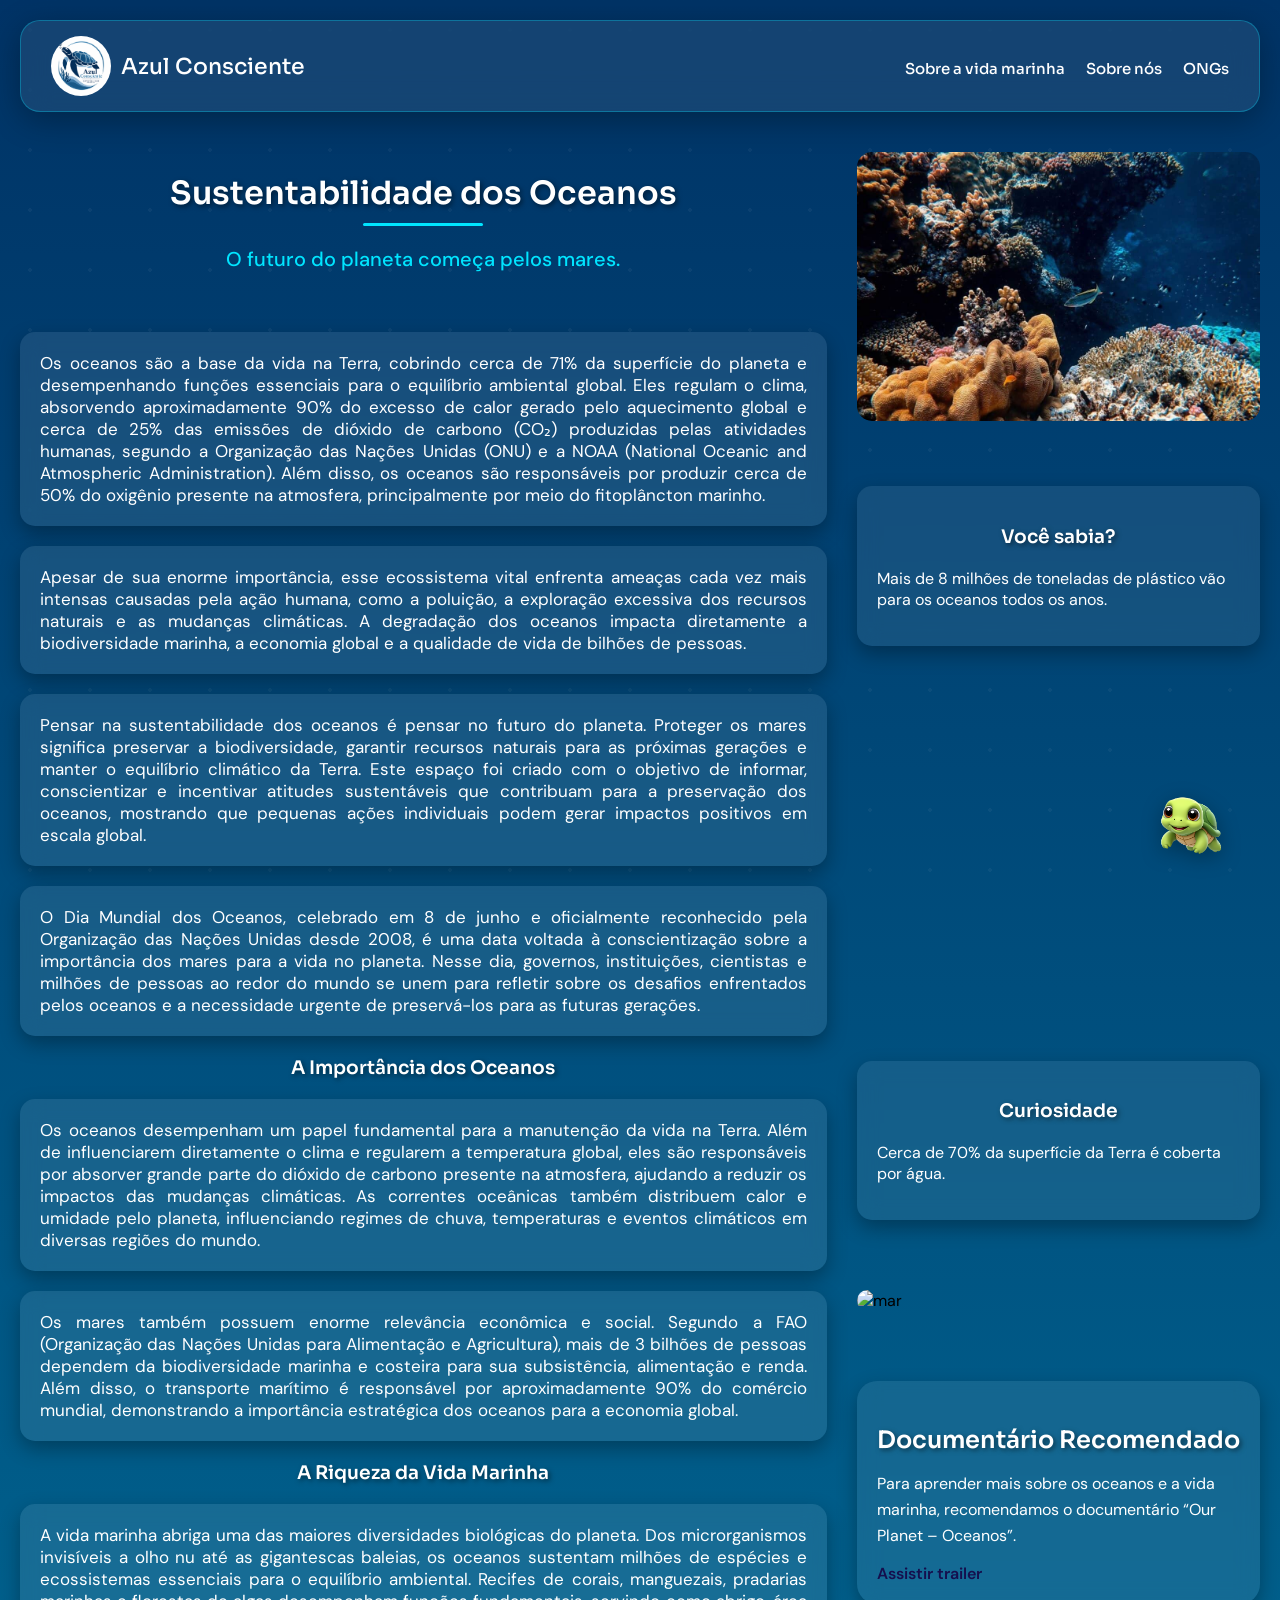
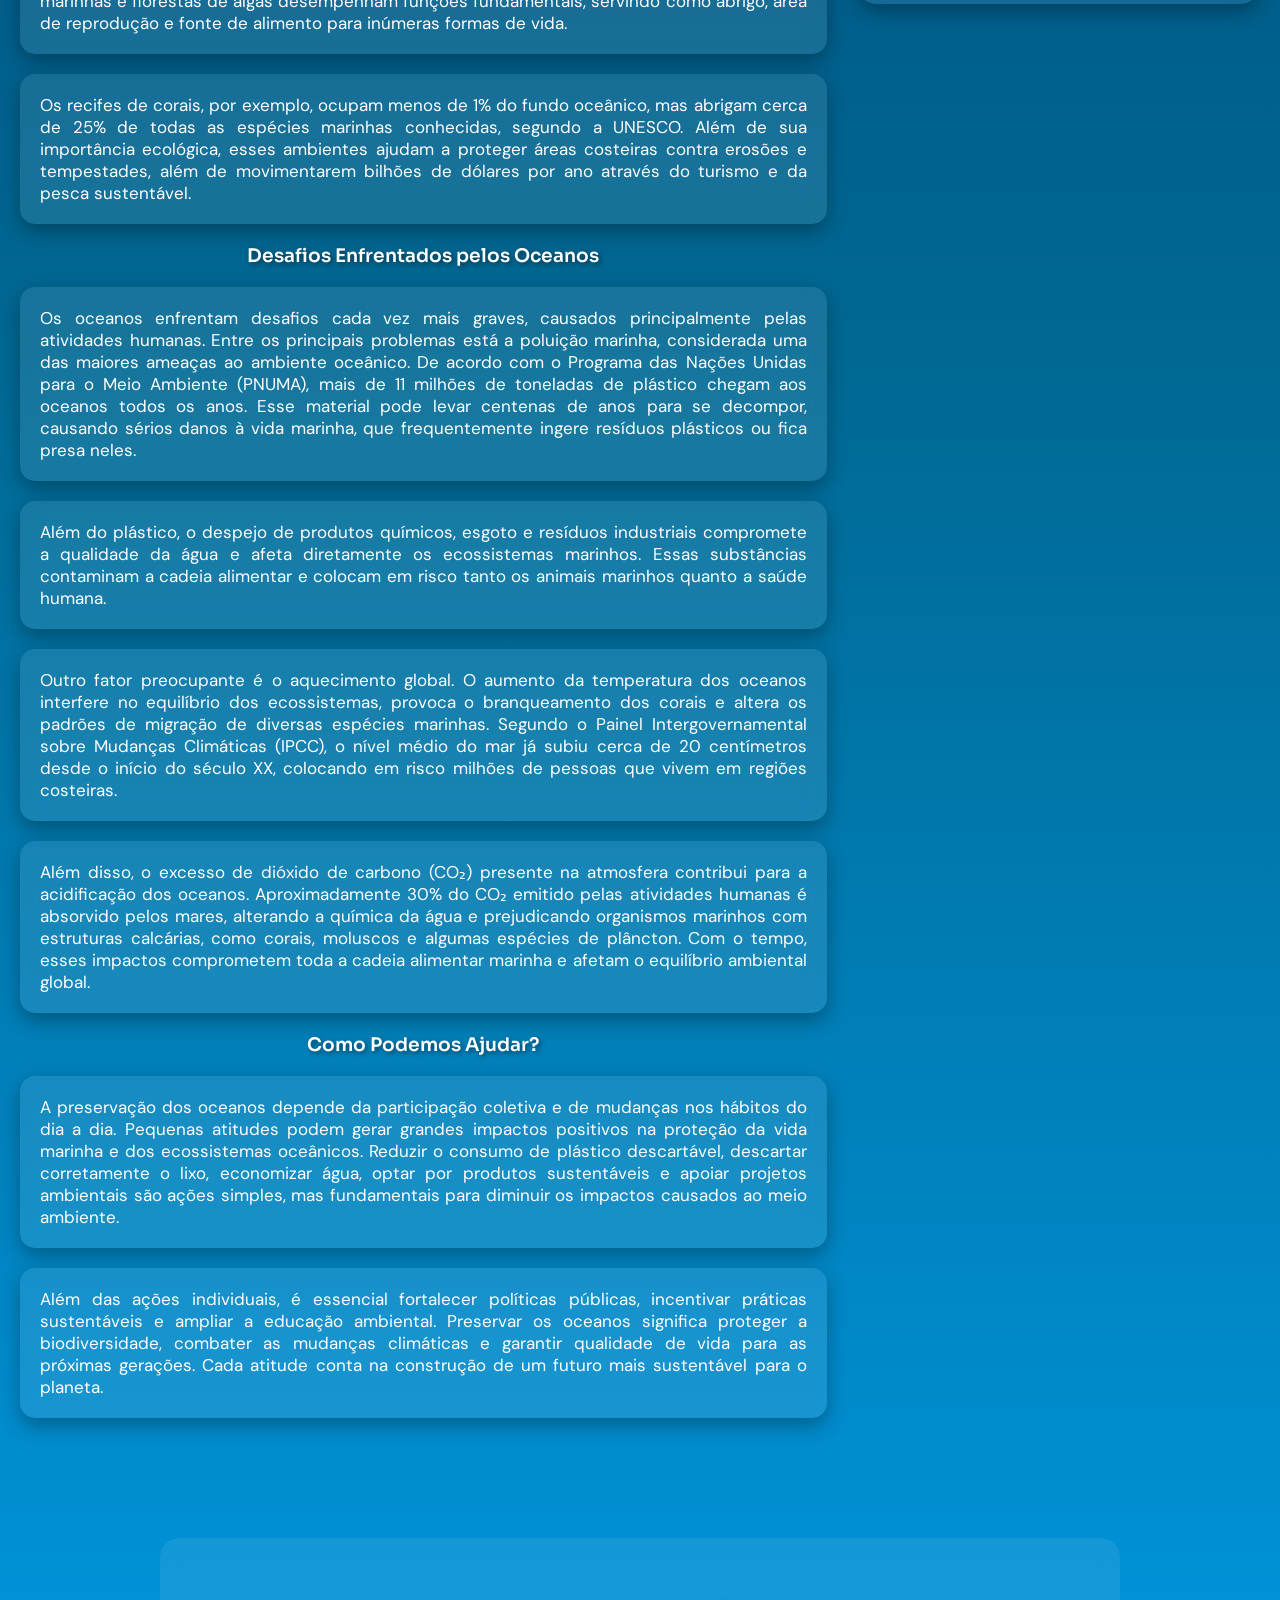
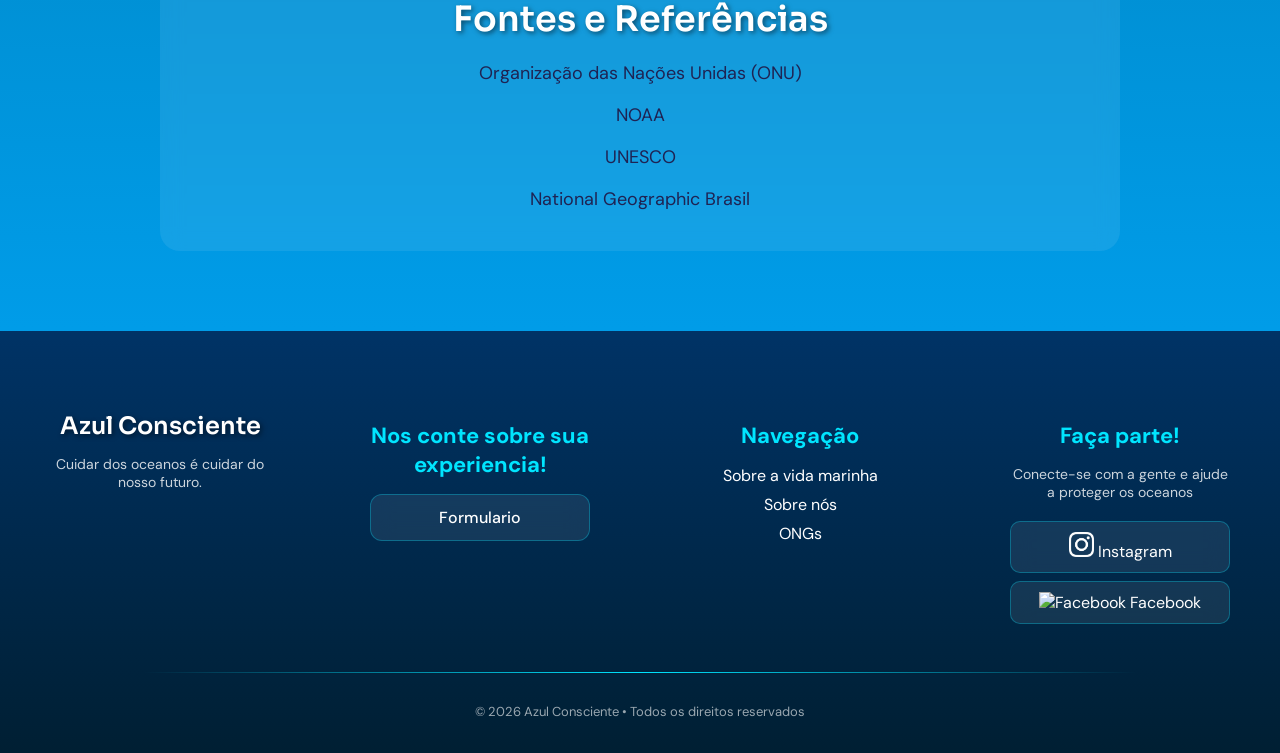
==== index.html @ a5580a53 "Add files via upload" ====
<!DOCTYPE html>
<html lang="pt-br">

<!-- ================= CONFIGURAÇÕES DO SITE ================= -->

<head>

    <!-- META TAGS -->
    <meta charset="UTF-8">
    <meta name="viewport" content="width=device-width, initial-scale=1.0">

    <!-- TÍTULO -->
    <title>Azul Consciente</title>

    <!-- ÍCONE -->
    <link rel="icon" href="logo.jpeg" type="image/png">

    <!-- CSS -->
    <link rel="stylesheet" href="index.css">

    <!-- FONTES -->
    <link href="https://fonts.googleapis.com/css2?family=Sora:wght@400;500;600;700&family=DM+Sans:wght@300;400;500&display=swap" rel="stylesheet">

</head>

<body>

    <!-- ================= HEADER / MENU ================= -->

    <header class="topo">

        <!-- LOGO -->
        <div class="logo">
            <img src="logo.jpeg" alt="logo">
            <span>Azul Consciente</span>
        </div>

        <!-- MENU DE NAVEGAÇÃO -->
        <nav class="menu">

            <a href="vida_marinha.html">Sobre a vida marinha</a>
            <a href="QuemSomos.html">Sobre nós</a>
            <a href="ongs.html">ONGs</a>

        </nav>

    </header>

    <!-- ================= CONTEÚDO PRINCIPAL ================= -->

    <main class="container">

        <!-- ================= LADO ESQUERDO ================= -->

        <div class="conteudo">

            <!-- TÍTULO -->
            <h1>Sustentabilidade dos Oceanos</h1>

            <!-- FRASE -->
            <p class="frase">
                O futuro do planeta começa pelos mares.
            </p>

            <!-- TEXTO 1 -->
            <p class="apresentação1">
               Os oceanos são a base da vida na Terra, cobrindo cerca de 71% da superfície do planeta e desempenhando funções essenciais para o equilíbrio ambiental global. Eles regulam o clima, absorvendo aproximadamente 90% do excesso de calor gerado pelo aquecimento global e cerca de 25% das emissões de dióxido de carbono (CO₂) produzidas pelas atividades humanas, segundo a Organização das Nações Unidas (ONU) e a NOAA (National Oceanic and Atmospheric Administration). Além disso, os oceanos são responsáveis por produzir cerca de 50% do oxigênio presente na atmosfera, principalmente por meio do fitoplâncton marinho.
            </p>

            <!-- TEXTO 2 -->
            <p class="apresentação2">
               Apesar de sua enorme importância, esse ecossistema vital enfrenta ameaças cada vez mais intensas causadas pela ação humana, como a poluição, a exploração excessiva dos recursos naturais e as mudanças climáticas. A degradação dos oceanos impacta diretamente a biodiversidade marinha, a economia global e a qualidade de vida de bilhões de pessoas.
            </p>

            <!-- TEXTO 3 -->
            <p class="apresentação3">
               Pensar na sustentabilidade dos oceanos é pensar no futuro do planeta. Proteger os mares significa preservar a biodiversidade, garantir recursos naturais para as próximas gerações e manter o equilíbrio climático da Terra. Este espaço foi criado com o objetivo de informar, conscientizar e incentivar atitudes sustentáveis que contribuam para a preservação dos oceanos, mostrando que pequenas ações individuais podem gerar impactos positivos em escala global.
            </p>

             <!-- TEXTO 4 -->
            <p class="apresentação4">
              O Dia Mundial dos Oceanos, celebrado em 8 de junho e oficialmente reconhecido pela Organização das Nações Unidas desde 2008, é uma data voltada à conscientização sobre a importância dos mares para a vida no planeta. Nesse dia, governos, instituições, cientistas e milhões de pessoas ao redor do mundo se unem para refletir sobre os desafios enfrentados pelos oceanos e a necessidade urgente de preservá-los para as futuras gerações.
            </p>

    
             <!-- SUBTÍTULO -->
            <h3>A Importância dos Oceanos</h3>

             <!-- TEXTO 5 -->
            <p class="apresentação5">
             Os oceanos desempenham um papel fundamental para a manutenção da vida na Terra. Além de influenciarem diretamente o clima e regularem a temperatura global, eles são responsáveis por absorver grande parte do dióxido de carbono presente na atmosfera, ajudando a reduzir os impactos das mudanças climáticas. As correntes oceânicas também distribuem calor e umidade pelo planeta, influenciando regimes de chuva, temperaturas e eventos climáticos em diversas regiões do mundo.
            </p>

            <!-- TEXTO 5 -->
            <p class="apresentação5">
            Os mares também possuem enorme relevância econômica e social. Segundo a FAO (Organização das Nações Unidas para Alimentação e Agricultura), mais de 3 bilhões de pessoas dependem da biodiversidade marinha e costeira para sua subsistência, alimentação e renda. Além disso, o transporte marítimo é responsável por aproximadamente 90% do comércio mundial, demonstrando a importância estratégica dos oceanos para a economia global.
            </p>

            <!-- SUBTÍTULO -->
            <h3>A Riqueza da Vida Marinha</h3>

             <!-- TEXTO 6 -->
           <p class="apresentação6">
             A vida marinha abriga uma das maiores diversidades biológicas do planeta. Dos microrganismos invisíveis a olho nu até as gigantescas baleias, os oceanos sustentam milhões de espécies e ecossistemas essenciais para o equilíbrio ambiental. Recifes de corais, manguezais, pradarias marinhas e florestas de algas desempenham funções fundamentais, servindo como abrigo, área de reprodução e fonte de alimento para inúmeras formas de vida.
            </p>
            
            <!-- TEXTO 6 -->
           <p class="apresentação6">
            Os recifes de corais, por exemplo, ocupam menos de 1% do fundo oceânico, mas abrigam cerca de 25% de todas as espécies marinhas conhecidas, segundo a UNESCO. Além de sua importância ecológica, esses ambientes ajudam a proteger áreas costeiras contra erosões e tempestades, além de movimentarem bilhões de dólares por ano através do turismo e da pesca sustentável.
            </p>
            


            <!-- SUBTÍTULO -->
            <h3>
                Desafios Enfrentados pelos Oceanos
            </h3>

            <!-- TEXTO 7 -->
            <p class="apresentação7">
                Os oceanos enfrentam desafios cada vez mais graves, causados principalmente pelas atividades humanas. Entre os principais problemas está a poluição marinha, considerada uma das maiores ameaças ao ambiente oceânico. De acordo com o Programa das Nações Unidas para o Meio Ambiente (PNUMA), mais de 11 milhões de toneladas de plástico chegam aos oceanos todos os anos. Esse material pode levar centenas de anos para se decompor, causando sérios danos à vida marinha, que frequentemente ingere resíduos plásticos ou fica presa neles.
            </p>

            <!-- TEXTO 8 -->
            <p class="apresentação8">
               Além do plástico, o despejo de produtos químicos, esgoto e resíduos industriais compromete a qualidade da água e afeta diretamente os ecossistemas marinhos. Essas substâncias contaminam a cadeia alimentar e colocam em risco tanto os animais marinhos quanto a saúde humana.
            </p>

            <!-- TEXTO 9 -->
            <p class="apresentação9">
                Outro fator preocupante é o aquecimento global. O aumento da temperatura dos oceanos interfere no equilíbrio dos ecossistemas, provoca o branqueamento dos corais e altera os padrões de migração de diversas espécies marinhas. Segundo o Painel Intergovernamental sobre Mudanças Climáticas (IPCC), o nível médio do mar já subiu cerca de 20 centímetros desde o início do século XX, colocando em risco milhões de pessoas que vivem em regiões costeiras.
            </p>

            <!-- TEXTO 9 -->
            <p class="apresentação9">
              Além disso, o excesso de dióxido de carbono (CO₂) presente na atmosfera contribui para a acidificação dos oceanos. Aproximadamente 30% do CO₂ emitido pelas atividades humanas é absorvido pelos mares, alterando a química da água e prejudicando organismos marinhos com estruturas calcárias, como corais, moluscos e algumas espécies de plâncton. Com o tempo, esses impactos comprometem toda a cadeia alimentar marinha e afetam o equilíbrio ambiental global.
            </p>



            <!-- SUBTÍTULO -->
            <h3>Como Podemos Ajudar?</h3>

             <!-- TEXTO 10 -->
           <p class="apresentação10">
               A preservação dos oceanos depende da participação coletiva e de mudanças nos hábitos do dia a dia. Pequenas atitudes podem gerar grandes impactos positivos na proteção da vida marinha e dos ecossistemas oceânicos. Reduzir o consumo de plástico descartável, descartar corretamente o lixo, economizar água, optar por produtos sustentáveis e apoiar projetos ambientais são ações simples, mas fundamentais para diminuir os impactos causados ao meio ambiente.
            </p>

            <!-- TEXTO 10 -->
           <p class="apresentação10">
               Além das ações individuais, é essencial fortalecer políticas públicas, incentivar práticas sustentáveis e ampliar a educação ambiental. Preservar os oceanos significa proteger a biodiversidade, combater as mudanças climáticas e garantir qualidade de vida para as próximas gerações. Cada atitude conta na construção de um futuro mais sustentável para o planeta.
            </p>


        </div>

        <!-- ================= LADO DIREITO ================= -->

        <aside class="lateral">

            <!-- IMAGEM -->
            <img src="imagem.jpeg.jpeg" alt="oceano" class="imagem-lateral1">

            <!-- CARD 1-->
            <div class="card-info">

                <h3>Você sabia?</h3>

                <p>
                    Mais de 8 milhões de toneladas de plástico vão para os oceanos todos os anos.
                </p>
            </div>

            <!-- VÍDEO -->
            <iframe class="video-oceano"
                src="https://www.youtube.com/embed/HQTUWK7CM-Y"
                title="Como manter o plástico fora dos oceanos"
                frameborder="0"
                allow="accelerometer; autoplay; clipboard-write; encrypted-media; gyroscope; picture-in-picture"
                allowfullscreen>
            </iframe>

            <!-- CARD 2-->
            <div class="card-info">

                <h3>Curiosidade</h3>
    
                <p>
                    Cerca de 70% da superfície da Terra é coberta por água.
                </p>
            </div>

            <img src="https://cdn.pixabay.com/photo/2016/11/22/23/53/starfish-1851289_1280.jpg" alt="mar" class="imagem-lateral2">  
        

                   <!-- DOCUMENTÁRIO -->
            <div class="documentario">

                <h3>Documentário Recomendado</h3>

                <p>
                    Para aprender mais sobre os oceanos e a vida marinha,
                     recomendamos o documentário “Our Planet – Oceanos”.
                </p>

                <a href="https://www.youtube.com/results?search_query=our+planet+oceanos+trailer"
                 target="_blank">

                Assistir trailer

                 </a>

            </div> 
            
        
        </aside>

    </main>

            <!--==========FONTES==========-->

   <div class="fontes">

    <h2>Fontes e Referências</h2>

    <p>
        <a href="https://www.un.org/pt" target="_blank">
            Organização das Nações Unidas (ONU)
        </a>
    </p>

    <p>
        <a href="https://www.noaa.gov" target="_blank">
            NOAA
        </a>
    </p>

    <p>
        <a href="https://www.unesco.org" target="_blank">
            UNESCO
        </a>
    </p>

    <p>
        <a href="https://www.nationalgeographicbrasil.com" target="_blank">
            National Geographic Brasil
        </a>
    </p>

</div>

    <!-- ================= RODAPÉ ================= -->

    <footer class="rodape">

        <div class="rodape-container">

            <!-- LOGO + TEXTO -->
            <div class="rodape-col">

                <h2>Azul Consciente</h2>

                <p>
                    Cuidar dos oceanos é cuidar do nosso futuro.
                </p>

            </div>

            <!-- CONTATO -->
            <div class="questionario">

                <h4>Nos conte sobre sua experiencia!</h4>

                <a href="questionario.html" class="fale-box">
                    Formulario
                </a>

            </div>

            <!-- NAVEGAÇÃO -->
            <div class="rodape-col">

                <h4>Navegação</h4>

                <a href="vida_marinha.html">Sobre a vida marinha</a>
                <a href="QuemSomos.html">Sobre nós</a>
                <a href="ongs.html">ONGs</a>

            </div>

            <!-- REDES SOCIAIS -->
            <div class="rodape-col">

                <h4>Faça parte!</h4>

                <p class="rodape-texto">
                    Conecte-se com a gente e ajude a proteger os oceanos
                </p>

                <!-- INSTAGRAM -->
                <a href="https://www.instagram.com/azul_consciente.oficial"
                   target="_blank"
                   class="insta-box">

                    <img src="instagram-letter-white-logo-icon-ig-app-transparent-background-premium-social-media-design-for-digital-download-free-png.webp"
                         alt="Instagram">

                    <span>Instagram</span>

                </a>

                <!-- FACEBOOK -->
                <a href="https://www.facebook.com/AzulConsciente.oficial"
                   target="_blank"
                   class="insta-box">

                    <img src="https://cdn.jsdelivr.net/npm/simple-icons@v9/icons/facebook.svg"
                         alt="Facebook">

                    <span>Facebook</span>

                </a>

            </div>

        </div>

        <!-- LINHA -->
        <div class="linha"></div>

        <!-- COPYRIGHT -->
        <p class="copy">
            © 2026 Azul Consciente • Todos os direitos reservados
        </p>

    </footer>

    <!-- ================= BOLHAS DE FUNDO ================= -->

    <div class="bolhas">

        <span></span>
        <span></span>
        <span></span>
        <span></span>
        <span></span>
        <span></span>
        <span></span>

    </div>

    <!-- ================== MASCOTE TARTARUGA ================== -->
     <div class="mascote-tartaruga">
        <img src="tartaruga.png.png" alt="Tartaruga" style="width:100px;">
        <div class="fala"></div>
    </div>

         <!-- JAVASCRIPT (FUNCIONALIDADE DO MASCOTE)-->

   <script>

        const tartaruga = document.querySelector(".mascote-tartaruga");
        const fala = document.querySelector(".mascote-tartaruga .fala");

        // frases da tartaruga
        const frases = [
        "Oi! Vamos cuidar dos oceanos",
        "Você sabia? O mar produz muito do nosso oxigênio!",
        "Não jogue lixo no mar!",
        "Pequenas ações salvam a vida marinha",
        "Eu adoro nadar em águas limpas!",
        "Proteja os corais! Eles são essenciais"];

    tartaruga.addEventListener("click", () => {

       // escolhe frase aleatória
       const fraseAleatoria = frases[Math.floor(Math.random() * frases.length)];

       fala.textContent = fraseAleatoria;
       fala.style.display = "block";

       setTimeout(() => {
       fala.style.display = "none";}, 3000);});
       
   </script>

</body>
</html>
---- index.css ----
/* ================= DECORAÇÃO DE FUNDO ================= */

html,
body {
    margin: 0;
    padding: 0;
    width: 100%;
    min-height: 100%;
}

body {
    background: linear-gradient(to bottom, #003366, #006994, #00aaff);
    font-family: 'DM Sans', sans-serif;
}

body::before {
    content: "";
    position: fixed;
    top: 0;
    left: 0;
    width: 100%;
    height: 100%;

    background-image: radial-gradient(
        circle,
        rgba(255,255,255,0.15) 2px,
        transparent 2px
    );

    background-size: 60px 60px;
    opacity: 0.3;
    pointer-events: none;
}


/* ================= MENU / HEADER ================= */

.topo {
    display: flex;
    justify-content: space-between;
    align-items: center;

    padding: 15px 30px;
    margin: 20px;

    font-size: 23px;
    overflow: hidden;

    background: rgba(255, 255, 255, 0.08);
    backdrop-filter: blur(15px);

    border-radius: 20px;
    border: 1px solid rgba(0, 229, 255, 0.3);

    box-shadow: 0 8px 32px rgba(0, 0, 0, 0.3);
}


/* ================= LOGO ================= */

.logo {
    display: flex;
    align-items: center;
    gap: 10px;
}

.logo img {
    width: 60px;
    border-radius: 50%;
}

.logo span {
    font-weight: 500;
    font-family: 'Sora', sans-serif;
    font-size: 22px;
    color: white;
}


/* ================= MENU DE NAVEGAÇÃO ================= */

.menu a {
    color: white;
    text-decoration: none;

    margin-left: 15px;

    font-weight: 500;
    font-family: 'Sora', sans-serif;
    font-size: 15px;

    transition: 0.3s;
}

.menu a:hover {
    color: #00e5ff;
    letter-spacing: 1px;
}


/* ================= TEXTOS ================= */

h1,
h2,
h3 {
    text-align: center;
    margin-bottom: 20px;

    color: white;

    text-shadow: 2px 2px 5px rgba(0,0,0,0.5);

    animation: flutuar 3s ease-in-out infinite alternate;

    font-family: 'Sora', sans-serif;
    font-weight: 600;
}

h1::after {
    content: "";

    display: block;

    width: 120px;
    height: 3px;

    background: #00e5ff;

    margin: 10px auto;

    border-radius: 10px;
}

.frase {
    text-align: center;
    margin-bottom: 60px;

    color: #00e5ff;

    font-size: 20px;
    font-weight: 500;
}


/* ================= APRESENTAÇÕES ================= */

.apresentação1,
.apresentação2,
.apresentação3,
.apresentação4,
.apresentação5,
.apresentação6,
.apresentação7,
.apresentação8,
.apresentação9,
.apresentação10 {
    text-align: justify;

    max-width: 900px; /*Define a largura máxima do elemento*/

    margin: 0 auto; /*deixa caixas no centro da página.*/

    color: rgb(255, 255, 255); /*cor do texto*/

    font-size: 17px; /*Define o tamanho da letra.*/

    background: rgba(255, 255, 255, 0.089); /*Define a cor das caixas de fundo*/

    padding: 20px; /*Distância entre o conteúdo e a borda da caixa*/

    border-radius: 15px; /*Arredonda as bordas.*/

    backdrop-filter: blur(10px); /*Aplica desfoque no fundo atrás do elemento.*/

    box-shadow: 0 8px 20px rgba(0,0,0,0.3); /*Cria sombra na caixa.*/

    font-family: 'DM Sans', sans-serif; /*Define a fonte do texto.*/
}

.apresentação1 {
    margin-bottom: 20px; /*Adiciona uma margem na parte de baixo do elemento.*/
}

.apresentação2 {
    margin-bottom: 20px; /*Adiciona uma margem na parte de baixo do elemento.*/
}

.apresentação3 {
    margin-bottom: 20px; /*Adiciona uma margem na parte de baixo do elemento.*/
}

.apresentação4 {
    margin-bottom: 20px; /*Adiciona uma margem na parte de baixo do elemento.*/
}

.apresentação5 {
    margin-bottom: 20px; /*Adiciona uma margem na parte de baixo do elemento.*/
}

.apresentação6 {
    margin-bottom: 20px; /*Adiciona uma margem na parte de baixo do elemento.*/
}

.apresentação7 {
    margin-bottom: 20px; /*Adiciona uma margem na parte de baixo do elemento.*/
}

.apresentação8 {
    margin-bottom: 20px; /*Adiciona uma margem na parte de baixo do elemento.*/
}

.apresentação9 {
    margin-bottom: 20px; /*Adiciona uma margem na parte de baixo do elemento.*/
}
.apresentação10 {
    margin-bottom: 20px; /*Adiciona uma margem na parte de baixo do elemento.*/
}

/* ================= VÍDEO ================= */

iframe {
    display: block;

    margin: 50px auto;

    width: 100%;
    max-width: 560px;
    height: 315px;

     width: 100%;

    height: 315px;

    border-radius: 20px;
}


.documentario {

    margin-top: 50px;

    padding: 20px;

    border-radius: 20px;

    background: rgba(255,255,255,0.08);

    backdrop-filter: blur(10px);

    color: white;

    box-shadow: 0 8px 20px rgba(0,0,0,0.3);
}

.documentario h3 {

    margin-bottom: 15px;

    font-size: 24px;
}

.documentario p {

    margin-bottom: 15px;

    line-height: 1.6;
}

.documentario a {

    color:rgb(21, 15, 78);

    text-decoration: none;

    font-weight: 600;
    
     transition: 0.3s;
}

.documentario a:hover {

    color: white;

     letter-spacing: 1px;
}

/* ================= LAYOUT ================= */

.container {
    display: flex; /*Ativa o Flexbox, um sistema de organização de elementos. Por padrão, os itens ficam lado a lado.*/
    gap: 30px; /*Cria espaço ENTRE os itens do flex.*/
    padding: 20px; /*Afastando o conteúdo das bordas.*/
}

.conteudo {
    flex: 2;
}

.lateral {
    flex: 1;
}


/* ================= IMAGEM LATERAL ================= */

.imagem-lateral1 {
    width: 100%;

    border-radius: 15px;

    margin-bottom: 10px;
}


.imagem-lateral2 {
    width: 100%;

    border-radius: 15px;

    margin: 20px auto;
}

/* ================= CARD ================= */

.card-info {
    background: rgba(255,255,255,0.08);

    padding: 20px;

    border-radius: 15px;

    color: white;

    backdrop-filter: blur(10px);

    box-shadow: 0 8px 20px rgba(0,0,0,0.3);

    margin: 50px auto;
}


/* ================= POSICIONAMENTO ================= */

.container,
.topo,
.lateral,
.conteudo {
    position: relative;
    z-index: 1;
}


/* ================= ANIMAÇÃO DOS TÍTULOS ================= */

@keyframes flutuar {

    from {
        transform: translateY(0);
    }

    to {
        transform: translateY(-5px);
    }
}

/*======================= FONTES =============================*/

.fontes {

    max-width: 900px;

    margin: 80px auto;

    padding: 30px;

    background: rgba(255,255,255,0.08);

    border-radius: 20px;

    backdrop-filter: blur(10px);

    color: white;

    text-align: center;
}

.fontes h2 {

    margin-bottom: 20px;

    font-size: 35px;

    font-family: 'Sora', sans-serif;
}

.fontes p {

    margin-bottom: 10px;

    font-size: 18px;
}

.fontes a {

    color: #1f2353;

    text-decoration: none;

    transition: 0.3s;
}

.fontes a:hover {

    color: white;

    letter-spacing: 1px;
}
/* ================= BOLHAS ================= */

.bolhas {
    position: fixed;

    bottom: 0;
    left: 0;

    width: 100%;
    height: 100%;

    pointer-events: none;
    overflow: hidden;

    z-index: 0;
}

.bolhas span {
    position: absolute;

    bottom: -50px;

    width: 20px;
    height: 20px;

    background: rgba(255,255,255,0.3);

    border-radius: 50%;

    animation: subir 10s linear infinite;
}

.bolhas span:nth-child(1) {
    left: 10%;
    width: 15px;
    height: 15px;
    animation-duration: 8s;
}

.bolhas span:nth-child(2) {
    left: 25%;
    width: 25px;
    height: 25px;
    animation-duration: 12s;
}

.bolhas span:nth-child(3) {
    left: 40%;
    width: 20px;
    height: 20px;
    animation-duration: 9s;
}

.bolhas span:nth-child(4) {
    left: 55%;
    width: 18px;
    height: 18px;
    animation-duration: 11s;
}

.bolhas span:nth-child(5) {
    left: 70%;
    width: 22px;
    height: 22px;
    animation-duration: 7s;
}

.bolhas span:nth-child(6) {
    left: 85%;
    width: 16px;
    height: 16px;
    animation-duration: 10s;
}

.bolhas span:nth-child(7) {
    left: 95%;
    width: 24px;
    height: 24px;
    animation-duration: 13s;
}


/* ================= ANIMAÇÃO DAS BOLHAS ================= */

@keyframes subir {

    0% {
        transform: translateY(0);
        opacity: 0;
    }

    50% {
        opacity: 1;
    }

    100% {
        transform: translateY(-100vh);
        opacity: 0;
    }
}


/* ================= RODAPÉ ================= */

.rodape {
    background-color: #1c1c1c;

    width: 100%;
    min-height: 250px;

    padding: 60px 0;

    text-align: center;

    position: relative;
    z-index: 2;

    box-sizing: border-box;
}


/* ================= TÍTULOS DO RODAPÉ ================= */

h4 {
    color: #00aaff;

    margin-bottom: 20px;

    font-size: 22px;
}


/* ================= RODAPÉ MODERNO ================= */

.rodape {
    background: linear-gradient(to top, #001f33, #003366);

    color: white;

    padding: 50px 20px 20px;
}

.rodape-container {
    display: flex;

    justify-content: center;
    align-items: flex-start;

    flex-wrap: wrap;

    gap: 80px;

    max-width: 1200px;

    margin: auto;
}

.rodape-col,
.questionario {
    padding: 10px;
}

.rodape-col {
    flex: 1;
    min-width: 200px;
}

.rodape-col h2 {
    font-family: 'Sora', sans-serif;

    margin-bottom: 10px;
}

.rodape-col h4 {
    margin-bottom: 15px;

    color: #00e5ff;
}

.rodape-col p {
    font-size: 14px;

    opacity: 0.8;
}

.rodape-col a {
    display: block;

    color: white;
    text-decoration: none;

    margin-bottom: 8px;

    transition: 0.3s;
}

.rodape-col a:hover {
    color: #00e5ff;

    transform: translateX(5px);
}


/* ================= BOTÕES SOCIAIS ================= */

.insta-box {
    display: flex;
    align-items: center;
    gap: 10px;

    background: rgba(255,255,255,0.08);

    border: 1px solid rgba(0,229,255,0.3);

    backdrop-filter: blur(10px);

    padding: 10px 15px;

    border-radius: 10px;

    color: white;
    text-decoration: none;

    transition: 0.3s;
}

.insta-box:hover {
    background: rgba(0,229,255,0.2);

    transform: scale(1.05);

    box-shadow: 0 0 15px rgba(0,229,255,0.5);
}

.insta-box img {
    width: 25px;
    height: 25px;

    object-fit: contain;
}


/* ================= DETALHES FINAIS ================= */

.copy {
    text-align: center;

    margin-top: 30px;

    font-size: 13px;

    opacity: 0.6;
}

.rodape-texto {
    font-size: 14px;

    opacity: 0.8;

    margin-bottom: 20px;
}

.linha {
    width: 80%;
    height: 1px;

    background: linear-gradient(
        to right,
        transparent,
        #00e5ff,
        transparent
    );

    margin: 30px auto;
}


/* ================= FALE CONOSCO ================= */

.questionario {
    flex: 1;
    min-width: 200px;
}

.questionario h4 {
    margin-bottom: 15px;

    color: #00e5ff;

    font-size: 22px;
}

.fale-box {
    display: flex;
    align-items: center;
    justify-content: center;

    gap: 10px;

    background: rgba(255,255,255,0.08);

    border: 1px solid rgba(0,229,255,0.3);

    backdrop-filter: blur(10px);

    padding: 12px 20px;

    border-radius: 12px;

    color: white;
    text-decoration: none;

    font-weight: 500;

    transition: 0.3s;
}

.fale-box:hover {
    background: rgba(0,229,255,0.2);

    transform: scale(1.05);

    box-shadow: 0 0 15px rgba(0,229,255,0.5);
}

/* MASCOTE TARTARUGA */
.mascote-tartaruga {
    position: fixed;
    bottom: 20px;
    right: 20px;
    width: 120px;
    z-index: 999;
    cursor: pointer;
    animation: flutuarTartaruga 3s ease-in-out infinite;
}

.mascote-tartaruga img {
    width: 100%;
    filter: drop-shadow(0 5px 10px rgba(0,0,0,0.3));
}

/* BALÃO DE FALA */

.mascote-tartaruga .fala {
    position: absolute;
    bottom: 120px;
    right: 20px;

    width: 220px;

    padding: 14px;

    background: rgba(255, 255, 255, 0.15);
    backdrop-filter: blur(10px);

    color: white;

    border-radius: 18px;

    border: 1px solid rgba(255,255,255,0.2);

    font-size: 14px;
    line-height: 1.5;

    display: none;

    box-shadow: 0 8px 20px rgba(0,0,0,0.3);

    animation: aparecerFala 0.4s ease;
}

/* pontinha do balão */
.mascote-tartaruga .fala::after {
    content: "";

    position: absolute;

    bottom: -10px;
    right: 25px;

    width: 20px;
    height: 20px;

    background: rgba(255, 255, 255, 0.15);

    transform: rotate(45deg);

    border-right: 1px solid rgba(255,255,255,0.2);
    border-bottom: 1px solid rgba(255,255,255,0.2);
}

/* animação */
@keyframes aparecerFala {
    from {
        opacity: 0;
        transform: translateY(10px);
    }

    to {
        opacity: 1;
        transform: translateY(0);
    }
}

/* animação de flutuar */
@keyframes flutuarTartaruga {
    0% { transform: translateY(0); }
    50% { transform: translateY(-10px); }
    100% { transform: translateY(0); }
}
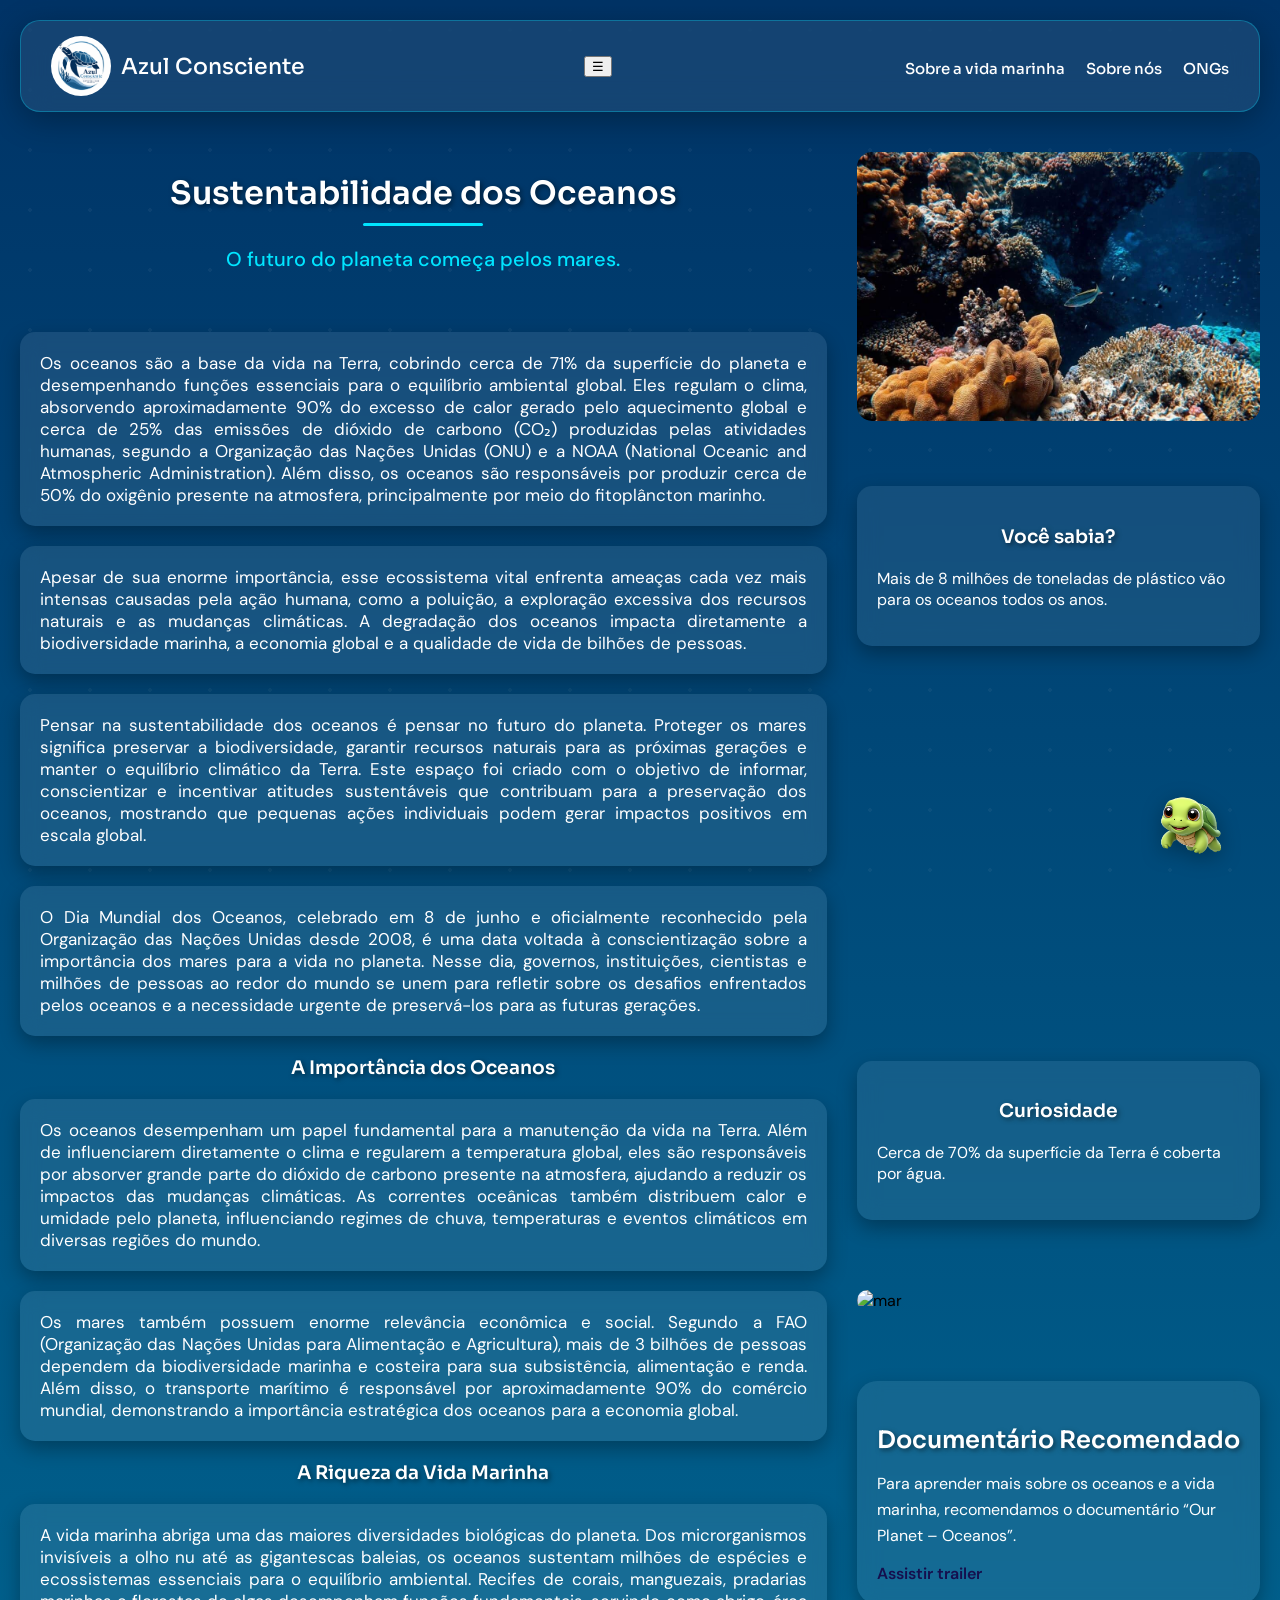
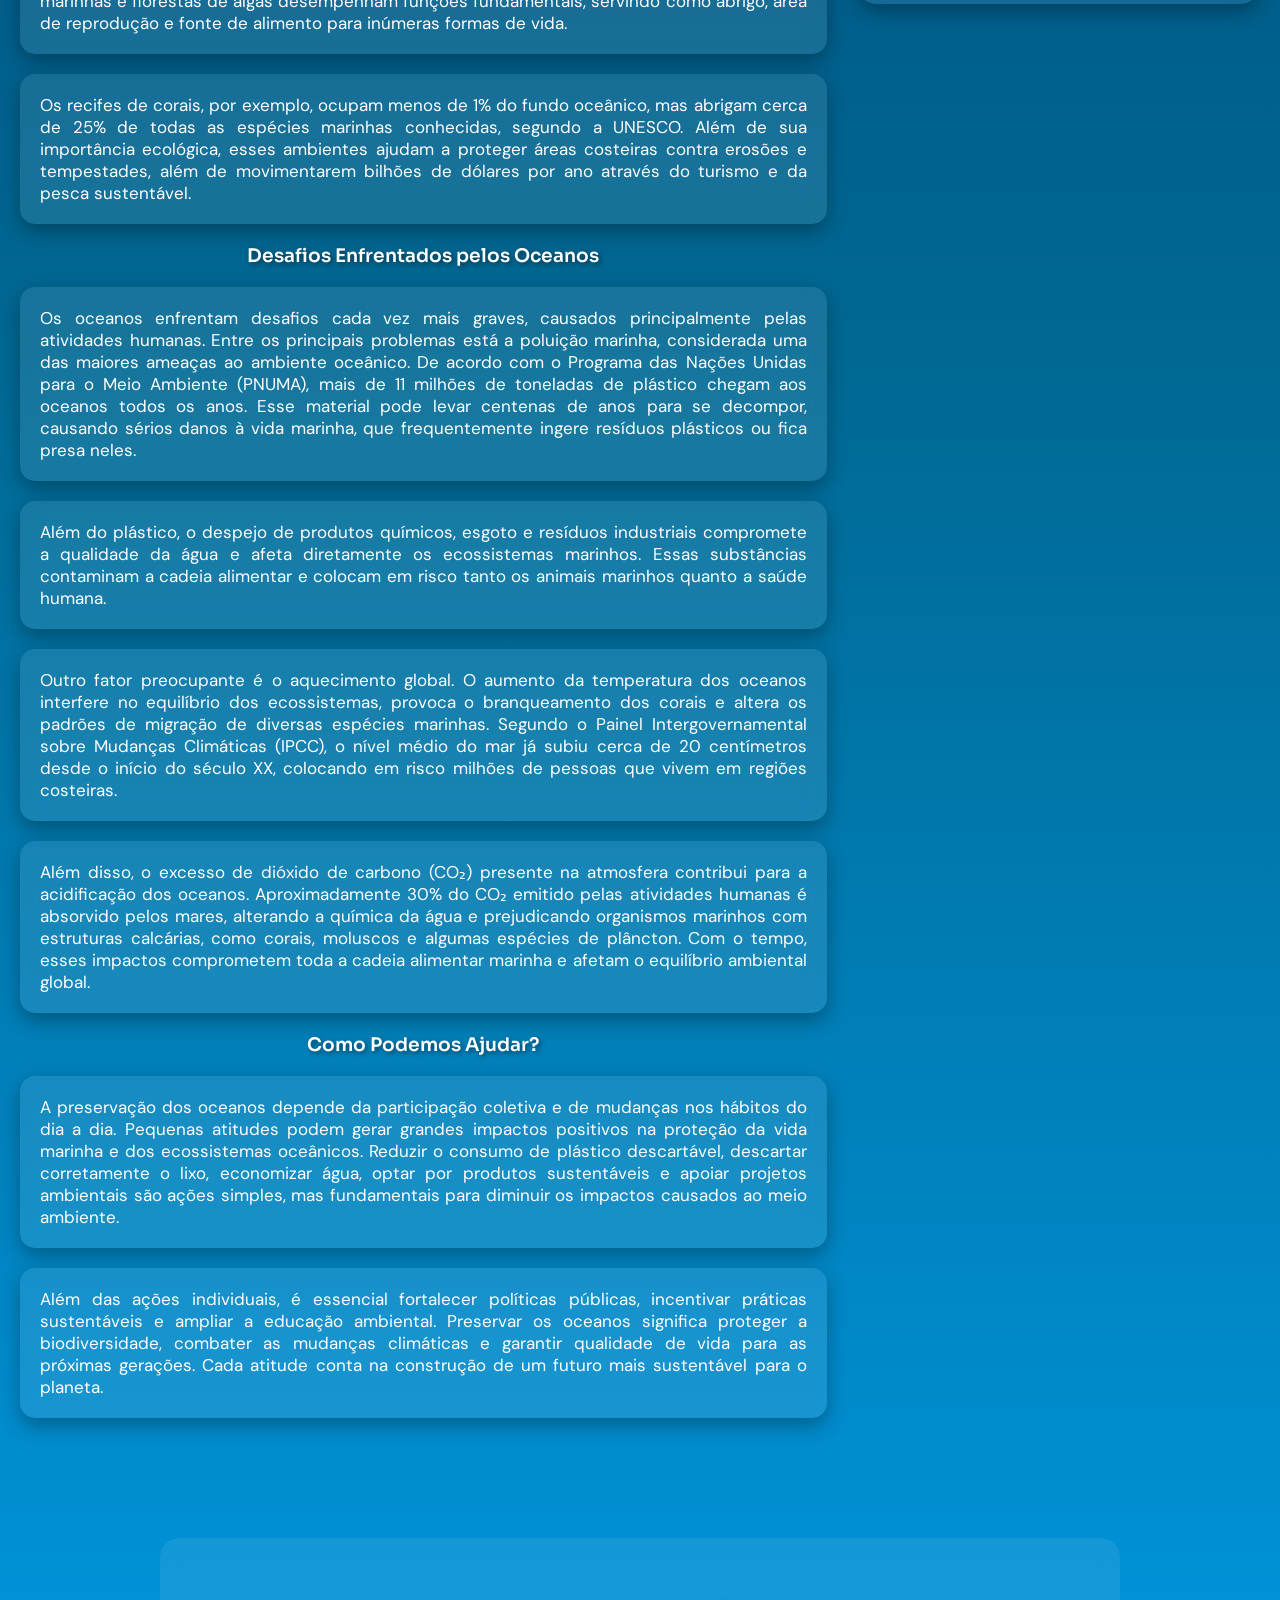
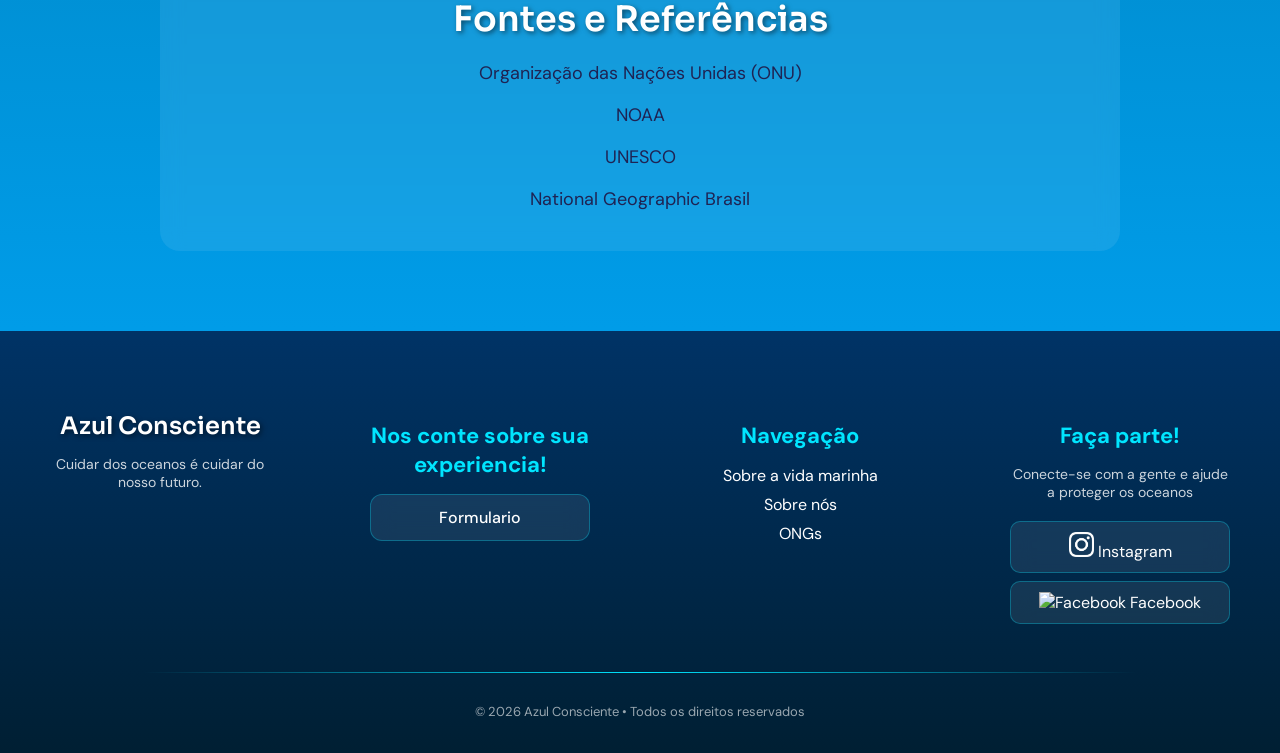
==== commit 690a53a7: "Update index.html" ====
--- a/index.html
+++ b/index.html
@@ -26,25 +26,29 @@
 <body>
 
     <!-- ================= HEADER / MENU ================= -->
-
-    <header class="topo">
-
-        <!-- LOGO -->
-        <div class="logo">
-            <img src="logo.jpeg" alt="logo">
-            <span>Azul Consciente</span>
-        </div>
-
-        <!-- MENU DE NAVEGAÇÃO -->
-        <nav class="menu">
-
-            <a href="vida_marinha.html">Sobre a vida marinha</a>
-            <a href="QuemSomos.html">Sobre nós</a>
-            <a href="ongs.html">ONGs</a>
-
-        </nav>
-
-    </header>
+<header class="topo">
+
+    <!-- LOGO -->
+    <div class="logo">
+        <img src="logo.jpeg" alt="logo">
+        <span>Azul Consciente</span>
+    </div>
+
+    <!-- BOTÃO HAMBÚRGUER -->
+    <button class="hamburguer" id="hamburguer">
+        ☰
+    </button>
+
+    <!-- MENU -->
+    <nav class="menu" id="menu">
+
+        <a href="vida_marinha.html">Sobre a vida marinha</a>
+        <a href="QuemSomos.html">Sobre nós</a>
+        <a href="ongs.html">ONGs</a>
+
+    </nav>
+
+</header>
 
     <!-- ================= CONTEÚDO PRINCIPAL ================= -->
 
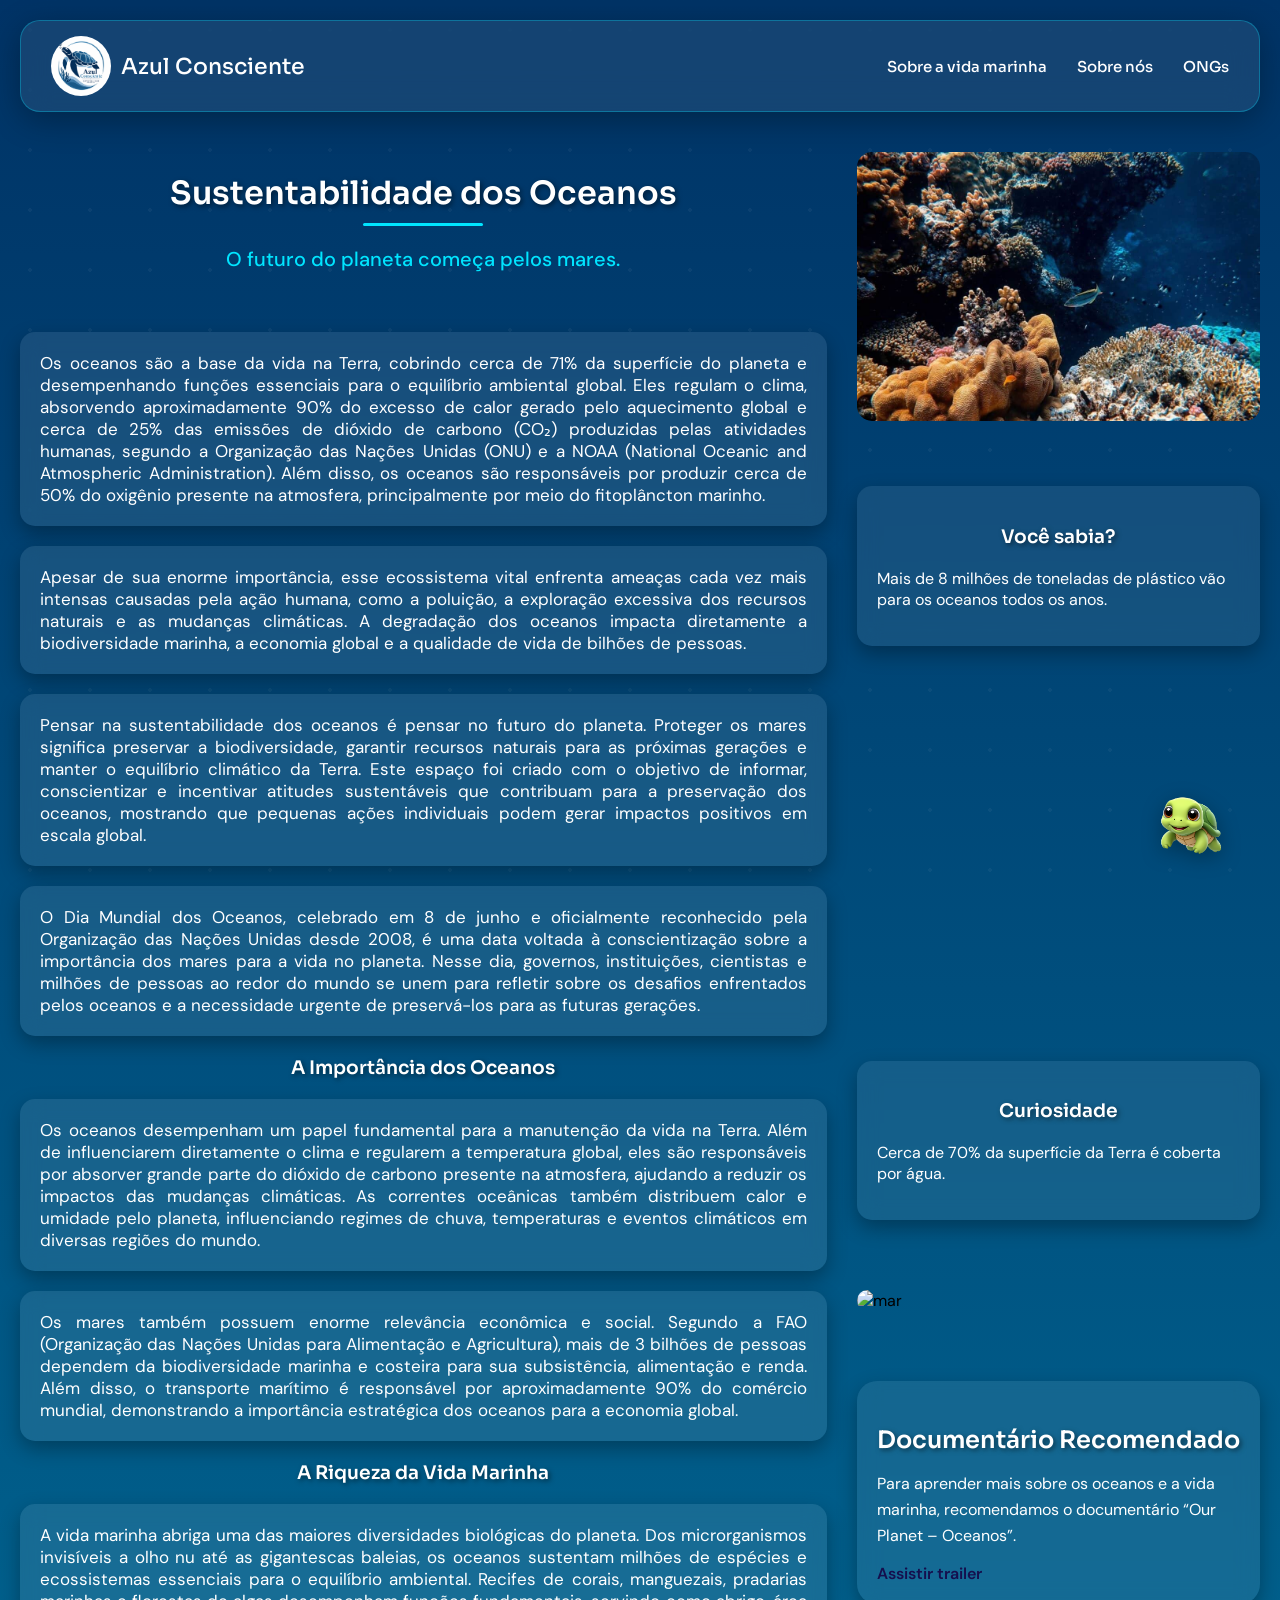
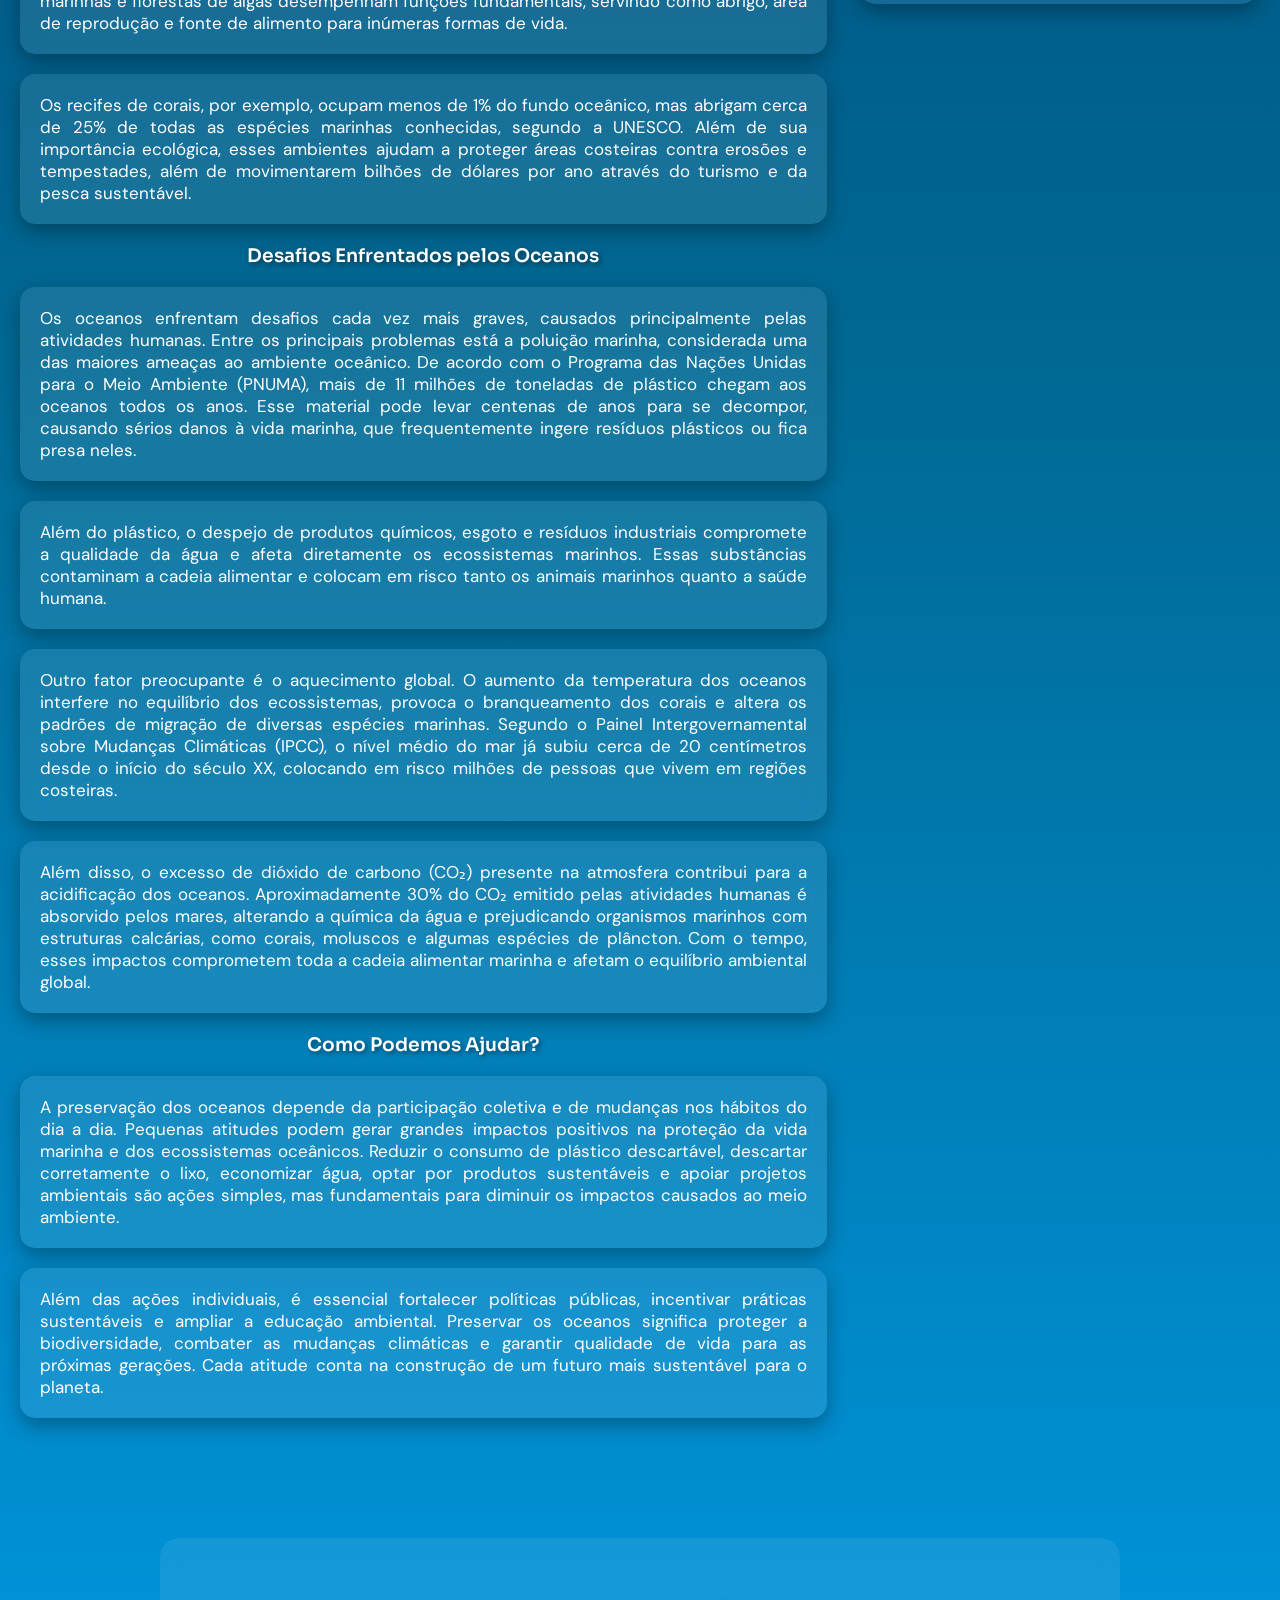
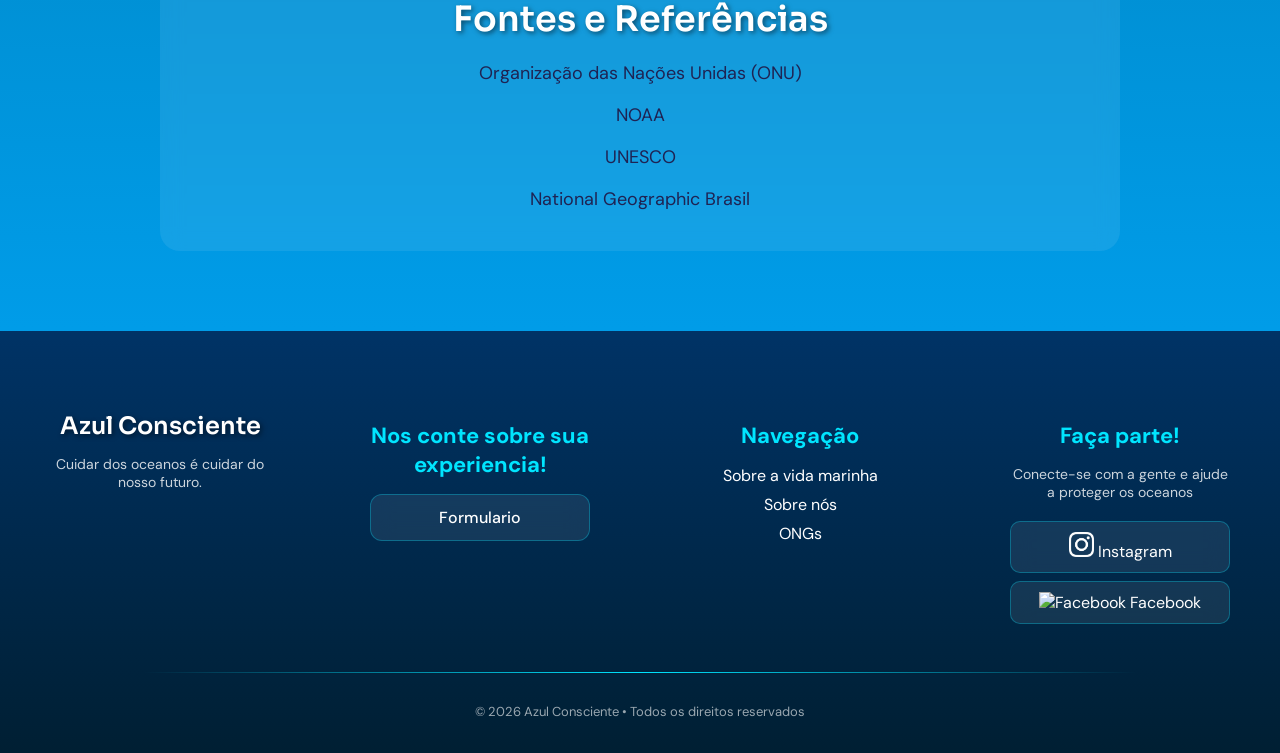
==== commit 854a4299: "Update index.html" ====
--- a/index.html
+++ b/index.html
@@ -385,6 +385,27 @@
 
        setTimeout(() => {
        fala.style.display = "none";}, 3000);});
+
+        /* ========================= */
+        /* MENU HAMBÚRGUER */
+        /* ========================= */
+        
+        const hamburguer = document.getElementById("hamburguer");
+        const menu = document.getElementById("menu");
+        
+        hamburguer.addEventListener("click", () => {
+        
+            menu.classList.toggle("ativo");
+        
+            if (menu.classList.contains("ativo")) {
+                hamburguer.innerHTML = "✕";
+            } else {
+                hamburguer.innerHTML = "☰";
+            }
+        
+        });
+
+
        
    </script>
 
--- a/index.css
+++ b/index.css
@@ -79,6 +79,23 @@
 
 /* ================= MENU DE NAVEGAÇÃO ================= */
 
+.menu{
+
+    display:flex;
+
+    align-items:center;
+
+    gap:15px;
+
+}
+
+
+
+
+
+
+
+/**************************************************************/
 .menu a {
     color: white;
     text-decoration: none;
@@ -825,3 +842,153 @@
     50% { transform: translateY(-10px); }
     100% { transform: translateY(0); }
 }
+
+
+
+
+
+/* ========================= */
+/* BOTÃO HAMBÚRGUER */
+/* ========================= */
+
+.hamburguer{
+
+    display:none;
+
+    background:none;
+
+    border:none;
+
+    color:white;
+
+    font-size:35px;
+
+    cursor:pointer;
+
+    transition:.3s;
+
+    z-index:1002;
+
+}
+
+.hamburguer:hover{
+
+    transform:scale(1.08);
+
+}
+
+
+
+
+
+/* ================================================= */
+/* RESPONSIVIDADE PARA CELULAR */
+/* ================================================= */
+
+@media screen and (max-width:768px){
+
+    /* HEADER */
+
+    .topo{
+
+        display:flex;
+
+        justify-content:space-between;
+
+        align-items:center;
+
+        padding:18px 20px;
+
+        position:relative;
+
+    }
+
+    /* BOTÃO */
+
+    .hamburguer{
+
+        display:block;
+
+    }
+
+    /* MENU */
+
+    .menu{
+
+    position:absolute;
+
+    top:100%;
+
+    left:0;
+
+    width:100%;
+
+    display:none;
+
+    flex-direction:column;
+
+    justify-content:center;
+
+    align-items:center;
+
+    gap:20px;
+
+    padding:25px 0;
+
+    background:rgba(0,40,80,.95);
+
+    backdrop-filter:blur(12px);
+
+    border-bottom-left-radius:20px;
+
+    border-bottom-right-radius:20px;
+
+    z-index:999;
+
+}
+
+    .menu.ativo{
+
+        display:flex;
+
+        animation:menu .35s ease;
+
+    }
+
+    .menu a{
+
+        width:100%;
+
+        padding:12px;
+
+        margin:0;
+
+        text-align:center;
+
+        font-size:20px;
+
+        border-radius:10px;
+
+    }
+
+    .menu a:hover{
+
+        background:rgba(255,255,255,.08);
+
+    }
+
+    /* LOGO */
+
+    .logo img{
+
+        width:60px;
+
+    }
+
+    .logo span{
+
+        font-size:24px;
+
+    }
+
+}
